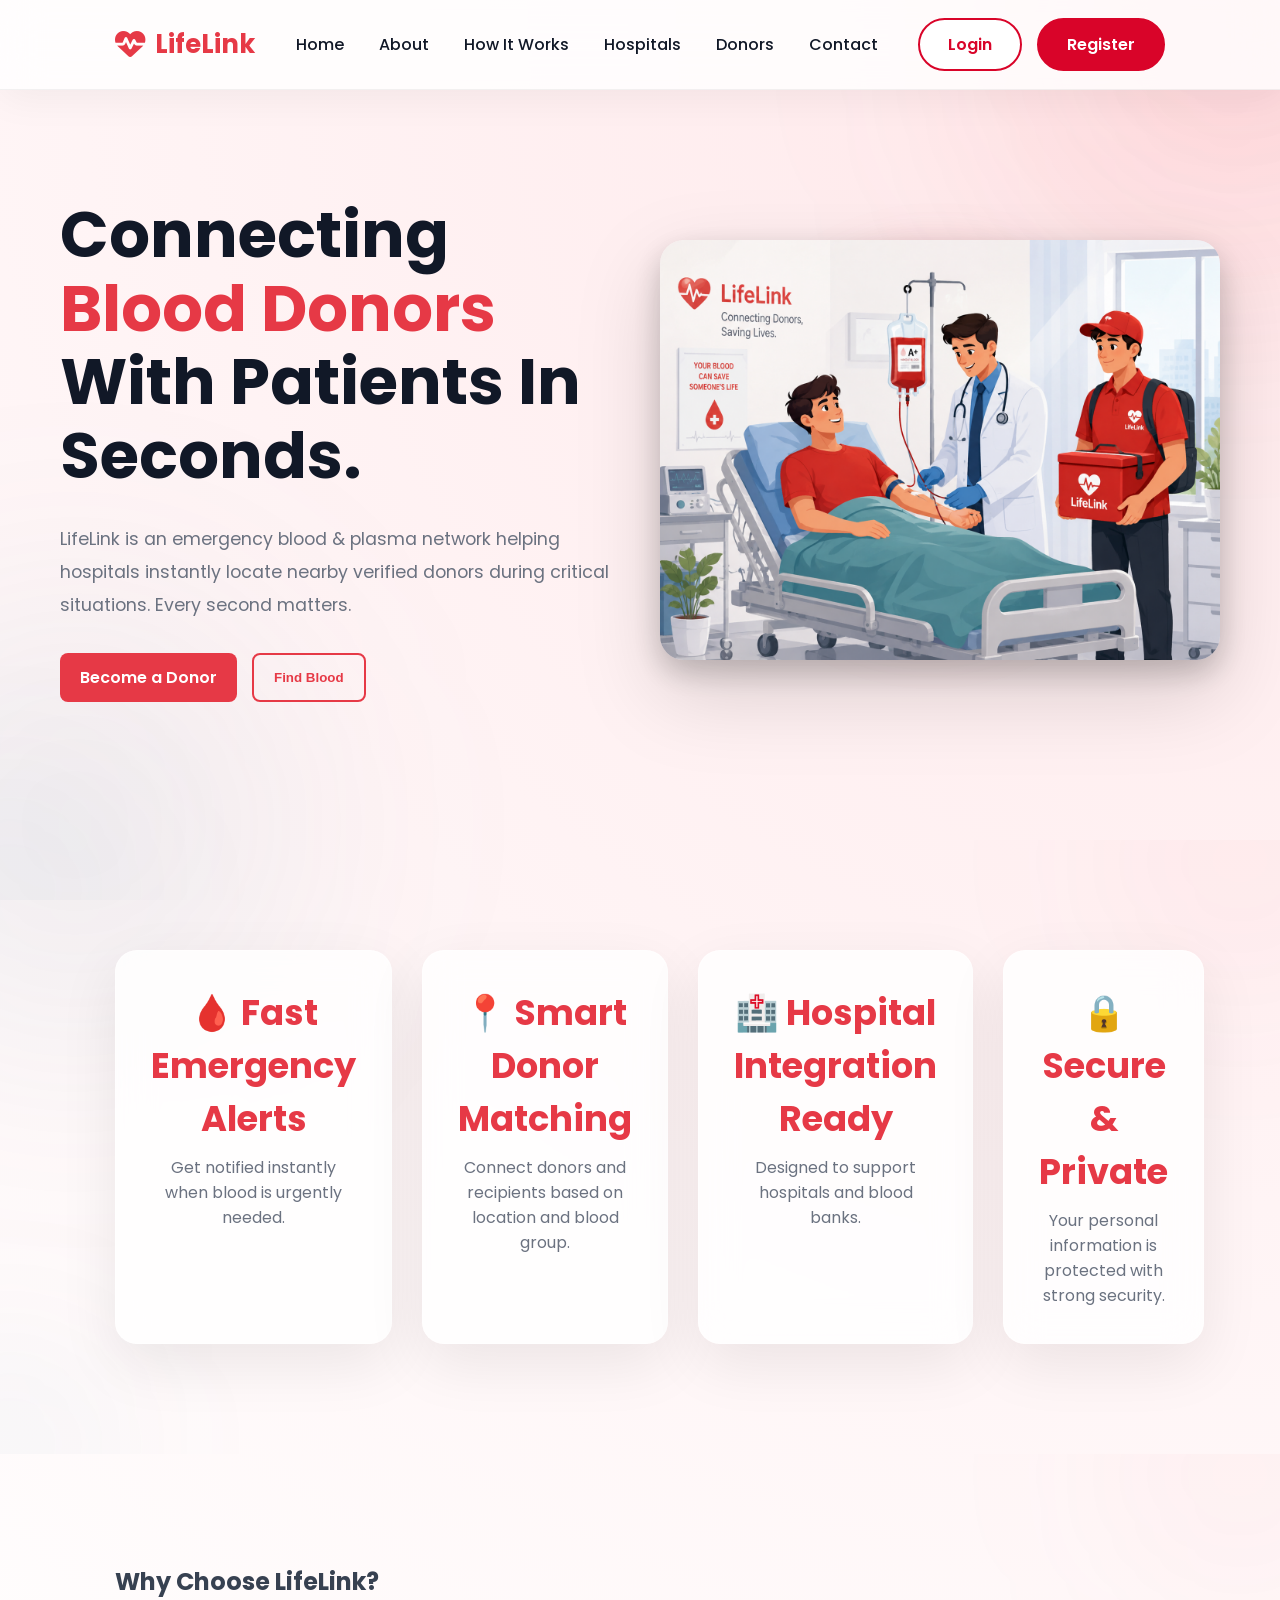
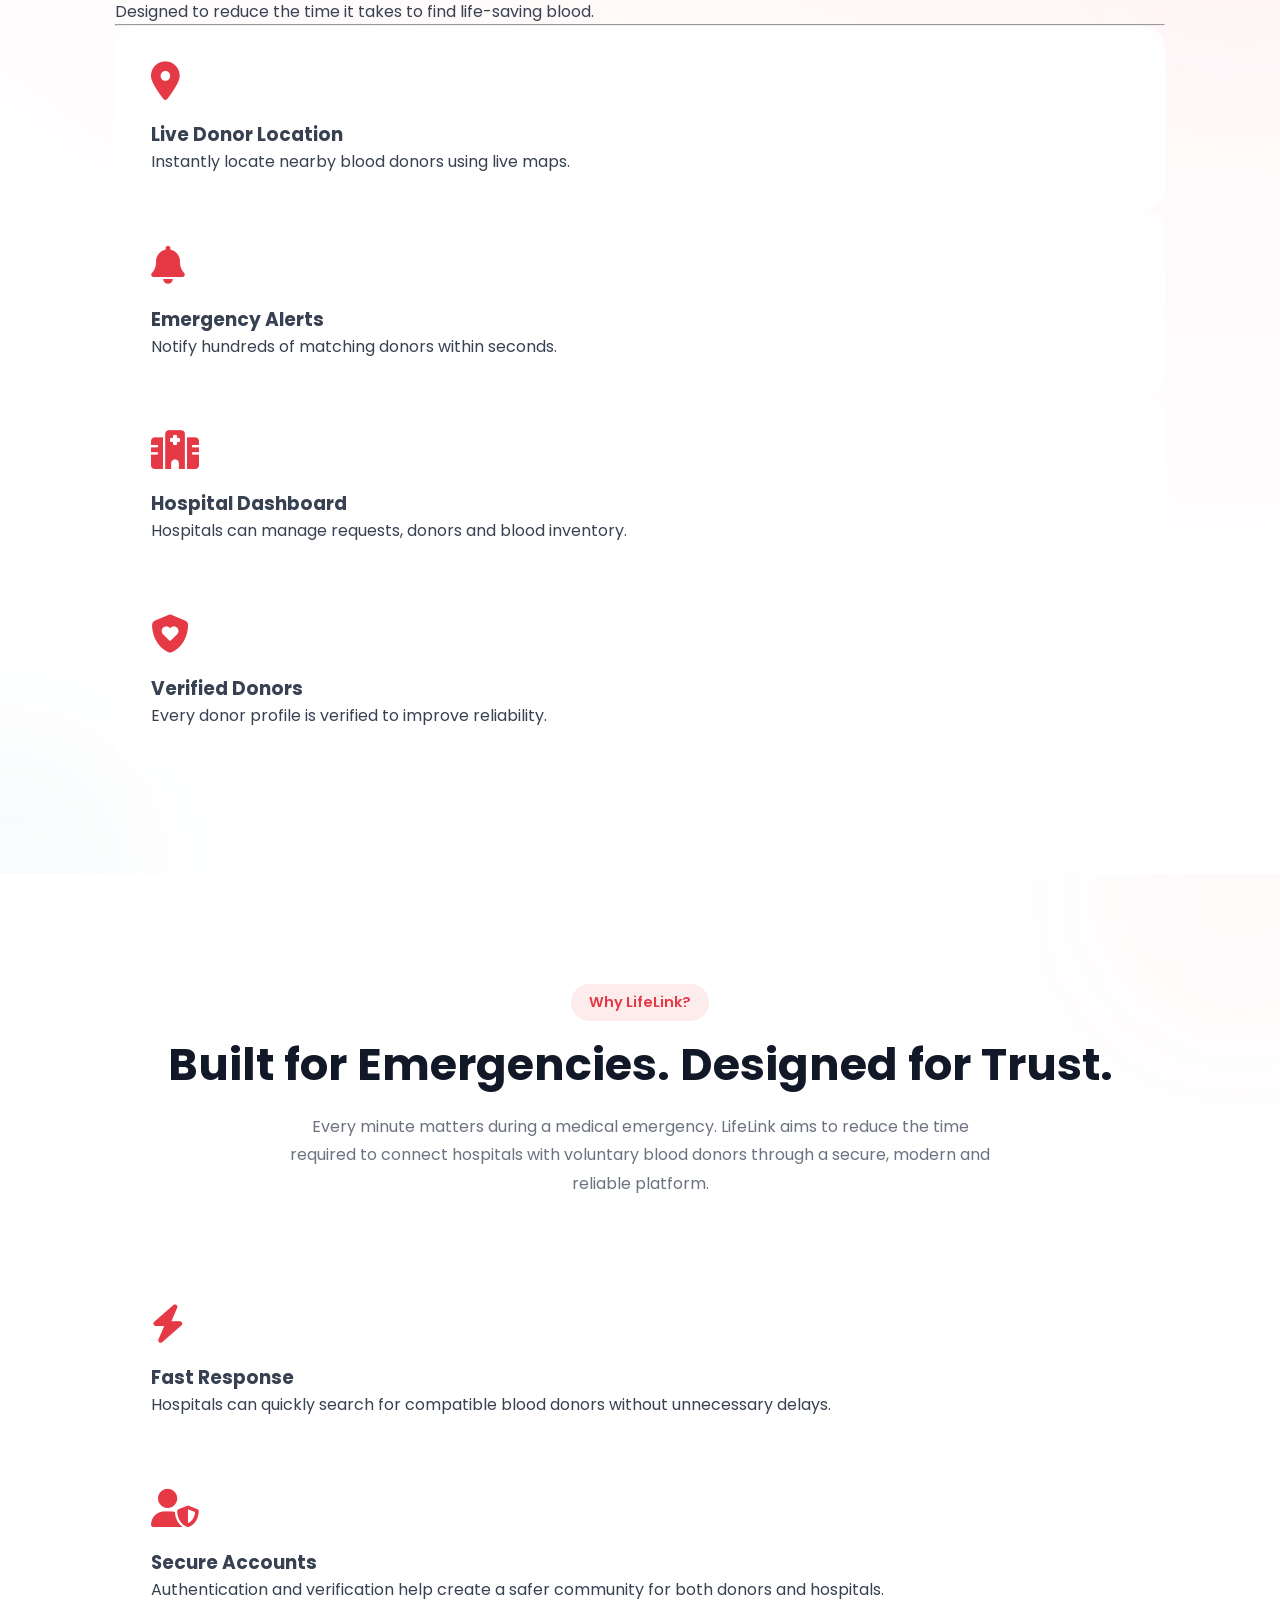
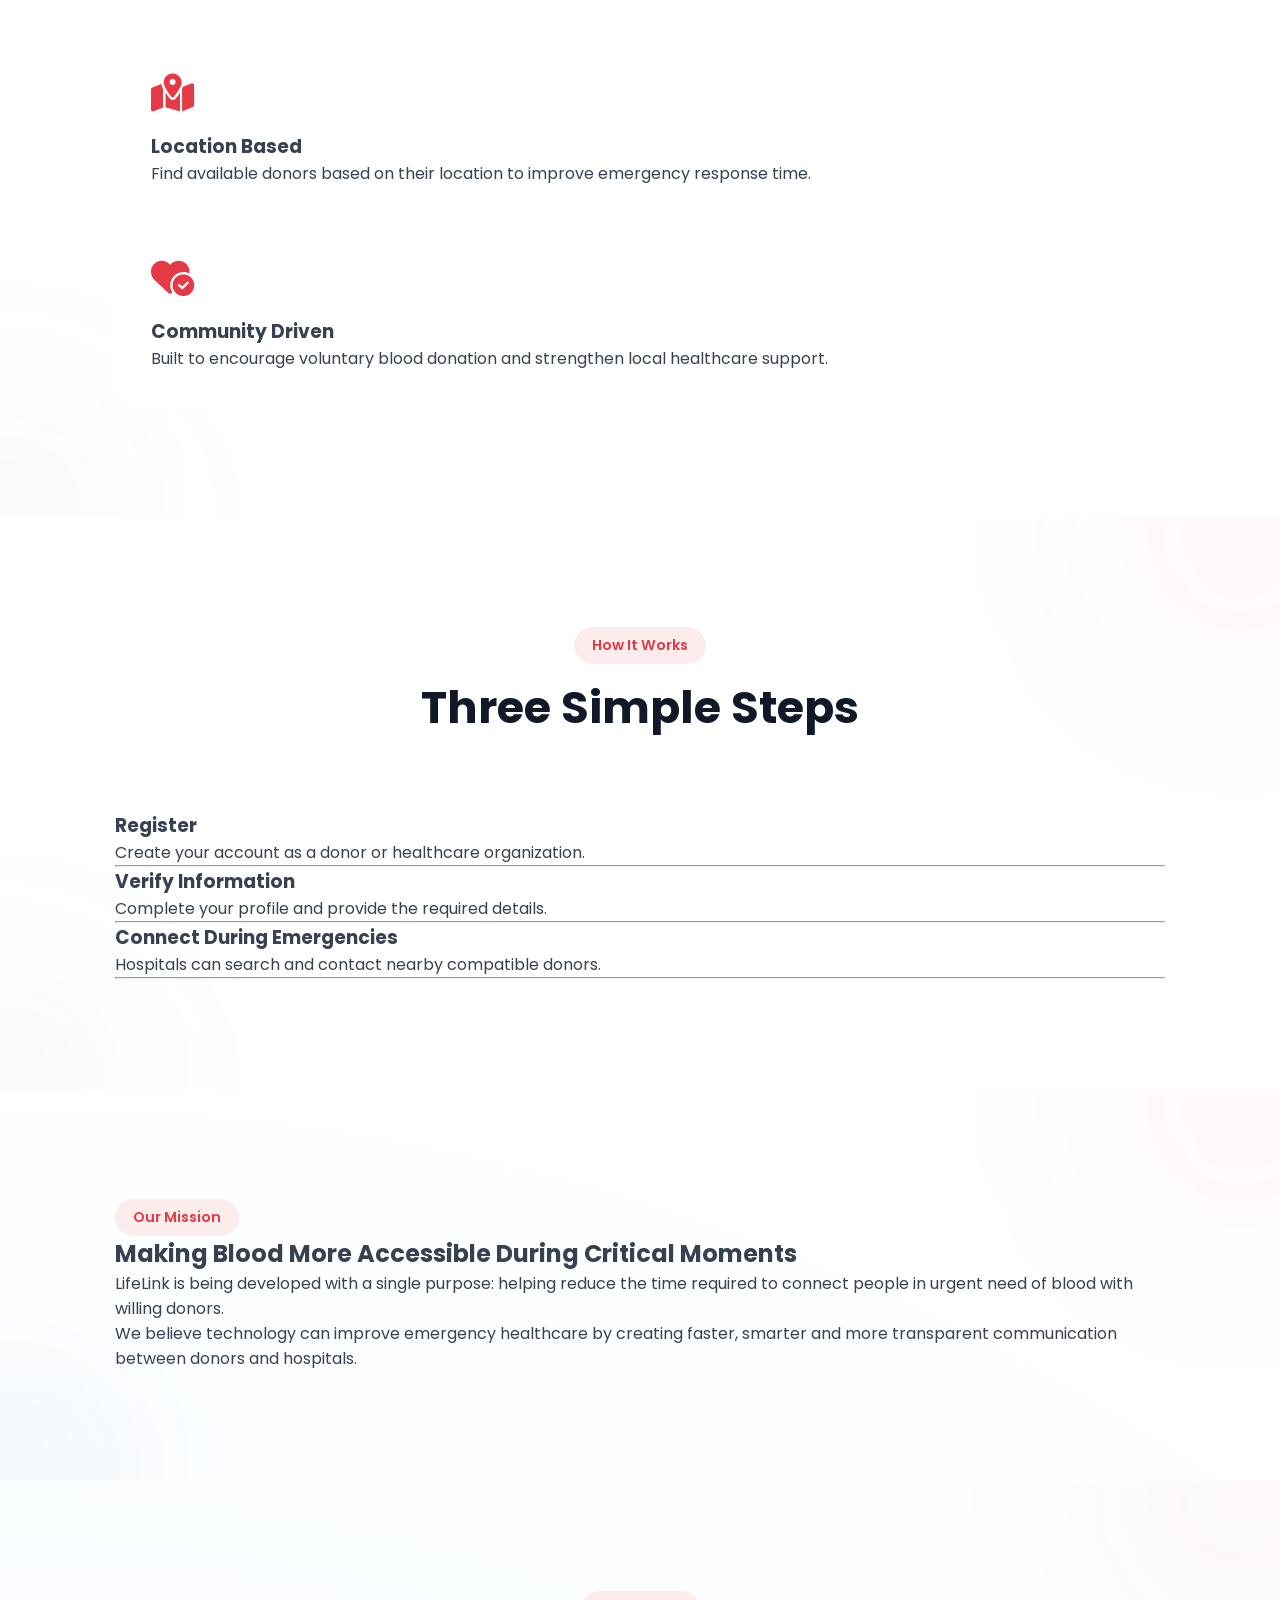
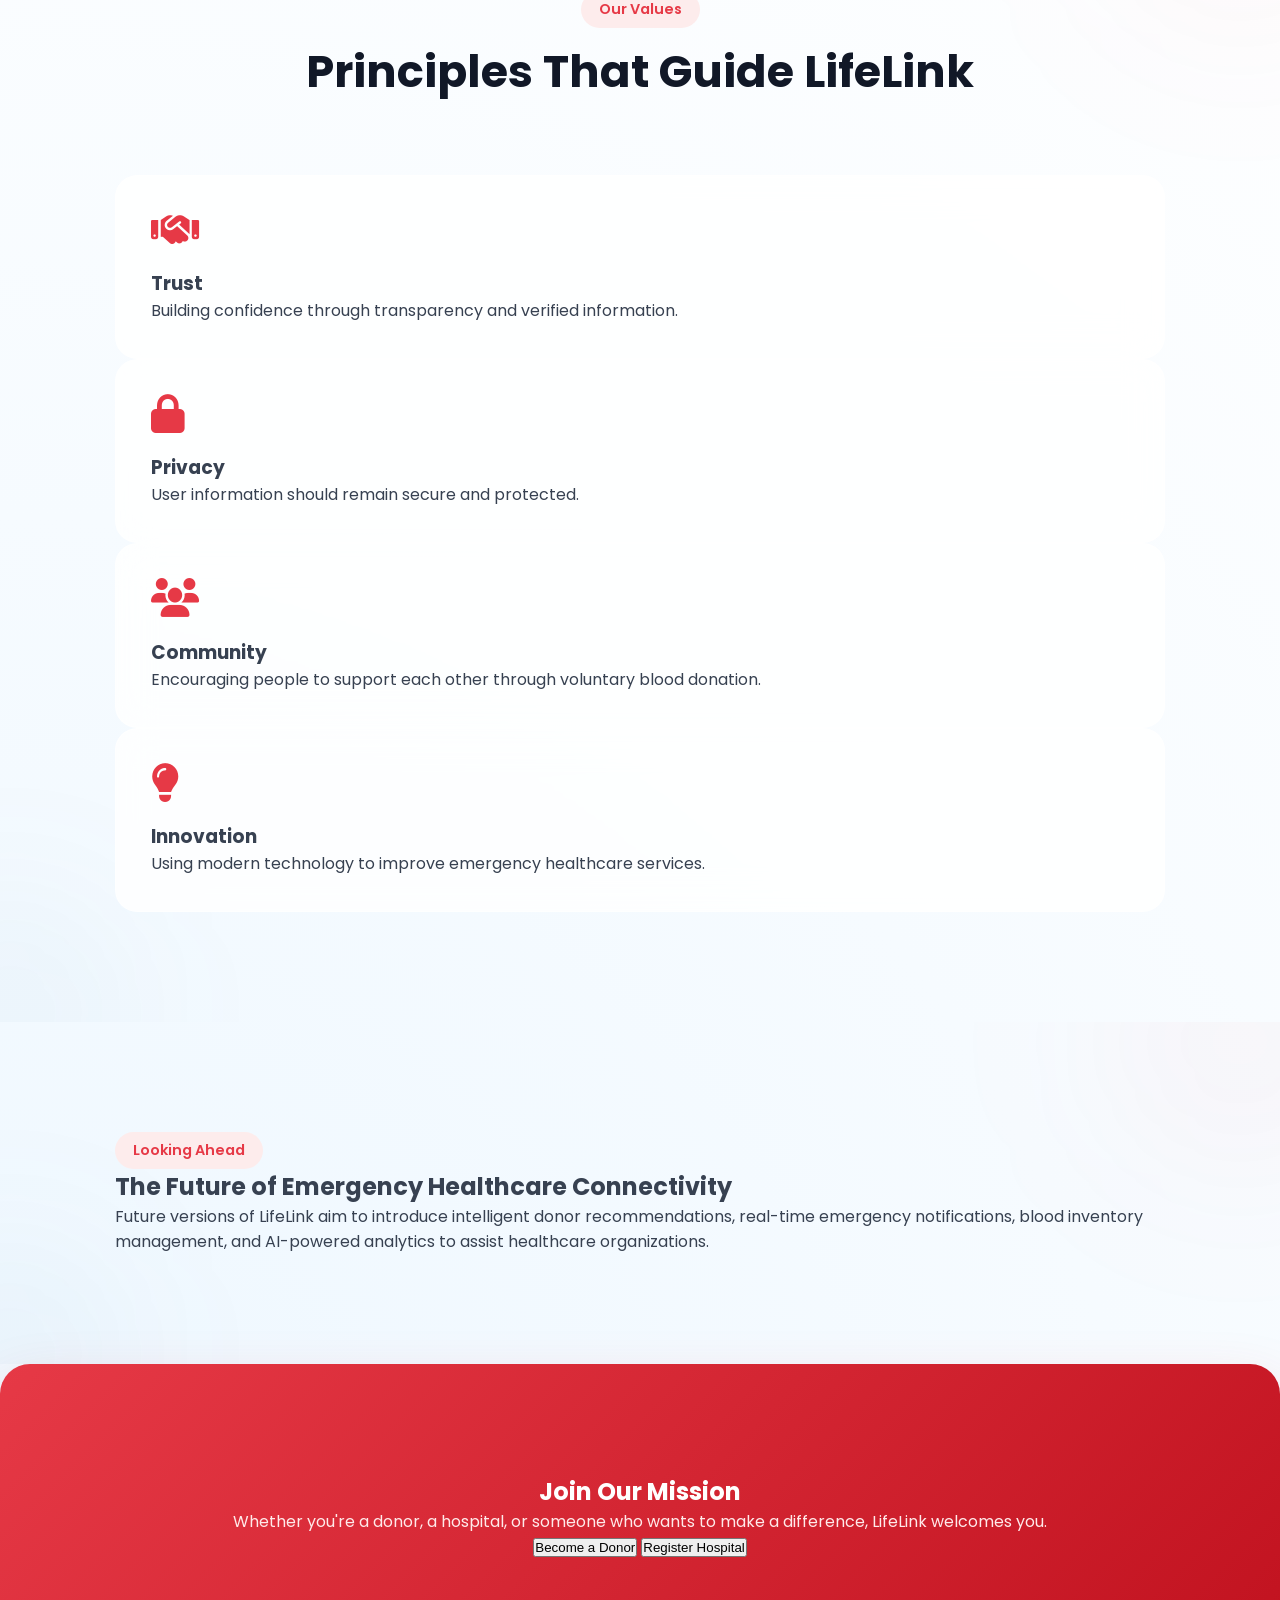
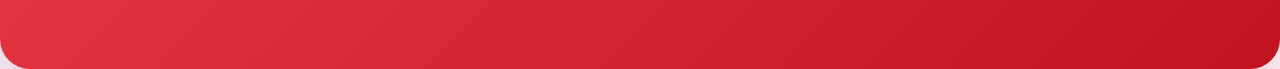
==== index.html @ 9b206ba4 "Inital commit" ====
<!DOCTYPE html>
<html lang="en">

<head>

    <meta charset="UTF-8">
    <meta http-equiv="X-UA-Compatible" content="IE=edge">
    <meta name="viewport" content="width=device-width, initial-scale=1.0">

    <title>LifeLink | Emergency Blood & Plasma Network</title>

    <meta name="description"
        content="LifeLink connects blood donors with hospitals during emergencies. Find nearby blood donors instantly and help save lives.">

    <meta name="keywords" content="Blood Donation, Plasma Donation, Blood Bank, Emergency Blood, Donor Network">

    <link rel="preconnect" href="https://fonts.googleapis.com">

    <link rel="preconnect" href="https://fonts.gstatic.com" crossorigin>

    <link href="https://fonts.googleapis.com/css2?family=Poppins:wght@300;400;500;600;700;800&display=swap"
        rel="stylesheet">

    <link rel="stylesheet" href="https://cdnjs.cloudflare.com/ajax/libs/font-awesome/6.6.0/css/all.min.css">

    <link rel="stylesheet" href="style.css">

</head>

<body>

    <!-- ================= NAVBAR ================= -->

    <header>

        <nav class="navbar">

            <div class="logo">

                <i class="fa-solid fa-heart-pulse"></i>

                <span>LifeLink</span>

            </div>

            <ul class="nav-links">

                <li><a href="index.html">Home</a></li>

                <li><a href="about.html">About</a></li>

                <li><a href="howitwork.html">How It Works</a></li>

                <li><a href="">Hospitals</a></li>

                <li><a href="becadonor.html">Donors</a></li>

                <li><a href="contact.html">Contact</a></li>

            </ul>

            <div class="nav-buttons">
                <a href="login.html" class="login-btn">Login</a>
                <a href="register.html" class="register-btn">Register</a>
            </div>

        </nav>

    </header>



    <!-- ================= HERO ================= -->

    <section class="hero">

        <div class="hero-left">

            <h1>

                Connecting

                <span>Blood Donors</span>

                With Patients

                In Seconds.

            </h1>

            <p>

                LifeLink is an emergency blood & plasma network helping hospitals

                instantly locate nearby verified donors during critical situations.

                Every second matters.

            </p>

            <div class="hero-buttons">
                <a href="becadonor.html" class="primary-btn">
                    Become a Donor
                </a>


                <button class="secondary-btn" onclick="window.location.href='findblood.html'">

                    Find Blood
                </button>

            </div>

        </div>

        <div class="hero-right">
            <img src="mission.jpg" alt="Medical professionals in a hospital" loading="lazy" class="hero-image" </div>


    </section>



    <!-- ================= STATS ================= -->

    <section class="stats">

        <div class="stat-card">

            <h2>🩸 Fast Emergency Alerts</h2>

            <p>Get notified instantly when blood is urgently needed.</p>

        </div>

        <div class="stat-card">

            <h2>📍 Smart Donor Matching</h2>

            <p>Connect donors and recipients based on location and blood group.</p>

        </div>

        <div class="stat-card">

            <h2>🏥 Hospital Integration Ready</h2>

            <p>Designed to support hospitals and blood banks.</p>

        </div>

        <div class="stat-card">

            <h2>🔒 Secure & Private</h2>

            <p>Your personal information is protected with strong security.</p>

        </div>

    </section>



    <!-- ================= FEATURES ================= -->

    <section class="features">

        <div class="section-title">

            <h2>

                Why Choose LifeLink?



            </h2>

            <p>

                Designed to reduce the time it takes to find life-saving blood.
                <hr>
            </p>

        </div>

        <div class="feature-grid">

            <div class="feature-card">

                <i class="fa-solid fa-location-dot"></i>

                <h3>

                    Live Donor Location

                </h3>

                <p>

                    Instantly locate nearby blood donors using live maps.

                </p>

            </div>

            <div class="feature-card">

                <i class="fa-solid fa-bell"></i>

                <h3>

                    Emergency Alerts

                </h3>

                <p>

                    Notify hundreds of matching donors within seconds.

                </p>

            </div>

            <div class="feature-card">

                <i class="fa-solid fa-hospital"></i>

                <h3>

                    Hospital Dashboard

                </h3>

                <p>

                    Hospitals can manage requests, donors and blood inventory.

                </p>

            </div>

            <div class="feature-card">

                <i class="fa-solid fa-shield-heart"></i>

                <h3>

                    Verified Donors

                </h3>

                <p>

                    Every donor profile is verified to improve reliability.

                </p>

            </div>

        </div>

    </section>




















    <!-- ========================================= -->
    <!-- WHY LIFELINK -->
    <!-- ========================================= -->

    <section class="why-lifelink">

        <div class="section-heading">

            <span class="tag">Why LifeLink?</span>

            <h2>
                Built for Emergencies.
                Designed for Trust.
            </h2>

            <p>

                Every minute matters during a medical emergency.
                LifeLink aims to reduce the time required to connect
                hospitals with voluntary blood donors through a secure,
                modern and reliable platform.

            </p>

        </div>

        <div class="why-grid">

            <div class="why-card">

                <i class="fa-solid fa-bolt"></i>

                <h3>Fast Response</h3>

                <p>

                    Hospitals can quickly search for compatible
                    blood donors without unnecessary delays.

                </p>

            </div>

            <div class="why-card">

                <i class="fa-solid fa-user-shield"></i>

                <h3>Secure Accounts</h3>

                <p>

                    Authentication and verification help create
                    a safer community for both donors and hospitals.

                </p>

            </div>

            <div class="why-card">

                <i class="fa-solid fa-map-location-dot"></i>

                <h3>Location Based</h3>

                <p>

                    Find available donors based on their location
                    to improve emergency response time.

                </p>

            </div>

            <div class="why-card">

                <i class="fa-solid fa-heart-circle-check"></i>

                <h3>Community Driven</h3>

                <p>

                    Built to encourage voluntary blood donation
                    and strengthen local healthcare support.

                </p>

            </div>

        </div>

    </section>





    <!-- ========================================= -->
    <!-- HOW IT WORKS -->
    <!-- ========================================= -->

    <section class="how-it-works">

        <div class="section-heading">

            <span class="tag">

                How It Works

            </span>

            <h2>

                Three Simple Steps

            </h2>

        </div>

        <div class="steps">

            <div class="step">

                <div class="step-number">



                </div>

                <h3>

                    Register

                </h3>

                <p>

                    Create your account as a donor or
                    healthcare organization.
                    <hr>

                </p>

            </div>

            <div class="step">

                <div class="step-number">



                </div>

                <h3>

                    Verify Information

                </h3>

                <p>

                    Complete your profile and provide
                    the required details.
                    <hr>

                </p>

            </div>

            <div class="step">

                <div class="step-number">



                </div>

                <h3>

                    Connect During Emergencies

                </h3>

                <p>

                    Hospitals can search and contact
                    nearby compatible donors.
                    <hr>

                </p>

            </div>

        </div>

    </section>





    <!-- ========================================= -->
    <!-- OUR MISSION -->
    <!-- ========================================= -->

    <section class="mission">

        <div class="mission-left">

            <!-- <img
src="mission.jpg"
alt="Heart"
loading="lazy"> -->

        </div>

        <div class="mission-right">

            <span class="tag">

                Our Mission

            </span>

            <h2>

                Making Blood More Accessible
                During Critical Moments

            </h2>

            <p>

                LifeLink is being developed with a single purpose:
                helping reduce the time required to connect people
                in urgent need of blood with willing donors.

            </p>

            <p>

                We believe technology can improve emergency
                healthcare by creating faster, smarter and
                more transparent communication between
                donors and hospitals.

            </p>

        </div>

    </section>





    <!-- ========================================= -->
    <!-- CORE VALUES -->
    <!-- ========================================= -->

    <section class="values">

        <div class="section-heading">

            <span class="tag">

                Our Values

            </span>

            <h2>

                Principles That Guide LifeLink

            </h2>

        </div>

        <div class="value-container">

            <div class="value-box">

                <i class="fa-solid fa-handshake"></i>

                <h3>

                    Trust

                </h3>

                <p>

                    Building confidence through transparency
                    and verified information.

                </p>

            </div>

            <div class="value-box">

                <i class="fa-solid fa-lock"></i>

                <h3>

                    Privacy

                </h3>

                <p>

                    User information should remain secure
                    and protected.

                </p>

            </div>

            <div class="value-box">

                <i class="fa-solid fa-users"></i>

                <h3>

                    Community

                </h3>

                <p>

                    Encouraging people to support each other
                    through voluntary blood donation.

                </p>

            </div>

            <div class="value-box">

                <i class="fa-solid fa-lightbulb"></i>

                <h3>

                    Innovation

                </h3>

                <p>

                    Using modern technology to improve
                    emergency healthcare services.

                </p>

            </div>

        </div>

    </section>





    <!-- ========================================= -->
    <!-- FUTURE VISION -->
    <!-- ========================================= -->

    <section class="vision">

        <div class="vision-content">

            <span class="tag">

                Looking Ahead

            </span>

            <h2>

                The Future of Emergency Healthcare Connectivity

            </h2>

            <p>

                Future versions of LifeLink aim to introduce
                intelligent donor recommendations,
                real-time emergency notifications,
                blood inventory management,
                and AI-powered analytics
                to assist healthcare organizations.

            </p>

        </div>

    </section>





    <!-- ========================================= -->
    <!-- CTA -->
    <!-- ========================================= -->

    <section class="cta">

        <h2>

            Join Our Mission

        </h2>

        <p>

            Whether you're a donor, a hospital,
            or someone who wants to make a difference,
            LifeLink welcomes you.

        </p>

        <div class="cta-buttons">

            <button>

                <a href="becadonor.html">Become a Donor</a>

            </button>

            <button>

                Register Hospital

            </button>

        </div>

    </section>
---- style.css ----
/* ===========================================================
   LifeLink - Premium Landing Page
   Author : Vansh Choudhary
   Version: 1.0
===========================================================*/

@import url('https://fonts.googleapis.com/css2?family=Poppins:wght@300;400;500;600;700;800&display=swap');

:root{

    --primary:#E63946;
    --primary-dark:#C1121F;
    --secondary:#457B9D;
    --accent:#FFB703;

    --dark:#111827;
    --dark-2:#1F2937;

    --light:#FFFFFF;
    --light-gray:#F8FAFC;
    --border:#E5E7EB;

    --text:#374151;
    --text-light:#6B7280;

    --radius:18px;

    --shadow:
    0 20px 60px rgba(0,0,0,.08);

    --transition:.35s ease;

}







*{
    margin:0;
    padding:0;
    box-sizing:border-box;
}

html{
    scroll-behavior:smooth;
}

body{

    font-family:'Poppins',sans-serif;
    background:var(--light);
    color:var(--text);
    overflow-x:hidden;
}

body::before{

    content:"";

    position:fixed;

    top:-200px;
    right:-200px;

    width:500px;
    height:500px;

    border-radius:50%;

    background:rgba(230,57,70,.08);

    filter:blur(120px);

    z-index:-2;
}

body::after{

    content:"";

    position:fixed;

    left:-150px;
    bottom:-150px;

    width:450px;
    height:450px;

    border-radius:50%;

    background:rgba(69,123,157,.08);

    filter:blur(120px);

    z-index:-2;

}

img{

    width:100%;
    display:block;

}

a{

    text-decoration:none;
    color:inherit;

}

section{

    padding:110px 9%;

}

.section-heading{

    text-align:center;

    margin-bottom:70px;

}

.section-heading h2{

    font-size:2.8rem;

    color:var(--dark);

    margin-top:10px;

}

.section-heading p{

    color:var(--text-light);

    max-width:720px;

    margin:15px auto;

    line-height:1.8;

}

.tag{

    display:inline-block;

    padding:8px 18px;

    background:#FDECEC;

    color:var(--primary);

    border-radius:50px;

    font-weight:600;

    font-size:.9rem;

}



/* ==========================
NAVBAR
===========================*/

header{

    position:fixed;

    width:100%;

    top:0;

    left:0;

    z-index:999;

    backdrop-filter:blur(18px);

    background:rgba(255,255,255,.82);

    border-bottom:1px solid rgba(0,0,0,.05);

}

.navbar{

    display:flex;

    justify-content:space-between;

    align-items:center;

    padding:18px 9%;

}

.logo{

    display:flex;

    align-items:center;

    gap:10px;

    font-size:1.6rem;

    font-weight:700;

    color:var(--primary);

}

.logo i{

    font-size:1.9rem;

}

.nav-links{

    display:flex;

    gap:35px;

    list-style:none;

}

.nav-links a{

    font-weight:500;

    color:var(--dark);

    position:relative;

    transition:.3s;

}

.nav-links a::after{

    content:"";

    position:absolute;

    width:0;

    left:0;

    bottom:-8px;

    height:2px;

    background:var(--primary);

    transition:.3s;

}

.nav-links a:hover::after{

    width:100%;

}

.nav-links a:hover{

    color:var(--primary);

}

.nav-buttons{

    display:flex;

    gap:15px;

}

.login-btn{

    padding:12px 28px;

    border-radius:50px;

    border:1px solid var(--border);

    background:white;

    cursor:pointer;

    transition:var(--transition);

    font-weight:600;

}

.login-btn:hover{

    transform:translateY(-2px);

    box-shadow:var(--shadow);

}

.register-btn{

    padding:12px 30px;

    border:none;

    cursor:pointer;

    border-radius:50px;

    color:white;

    font-weight:600;

    background:linear-gradient(135deg,var(--primary),var(--primary-dark));

    transition:.3s;

}

.register-btn:hover{

    transform:translateY(-3px);

    box-shadow:0 15px 35px rgba(230,57,70,.35);

}



/* ==========================
HERO
===========================*/

.hero{

    min-height:100vh;

    display:grid;

    grid-template-columns:repeat(2,1fr);

    align-items:center;

    gap:70px;

}

.hero-left h1{

    font-size:4rem;

    line-height:1.15;

    color:var(--dark);

}

.hero-left h1 span{

    color:var(--primary);

}

.hero-left p{

    margin:30px 0;

    font-size:1.1rem;

    line-height:1.9;

    color:var(--text-light);

}

.hero-buttons{

    display:flex;

    gap:20px;

    margin-top:40px;

}

.primary-btn{

    background:linear-gradient(135deg,#E63946,#C1121F);

    color:white;

    border:none;

    padding:18px 38px;

    border-radius:50px;

    font-size:1rem;

    cursor:pointer;

    font-weight:600;

    transition:.35s;

}

.primary-btn:hover{

    transform:translateY(-5px);

    box-shadow:0 20px 40px rgba(230,57,70,.4);

}

.secondary-btn{

    padding:18px 38px;

    border-radius:50px;

    border:1px solid var(--border);

    background:white;

    font-weight:600;

    cursor:pointer;

    transition:.35s;

}

.secondary-btn:hover{

    transform:translateY(-5px);

    box-shadow:var(--shadow);

}

.hero-right{

    position:relative;

}

.hero-right img{

    width:95%;

    animation:float 5s ease infinite;

}



/* Floating Card */

.hero-card{

    position:absolute;

    bottom:40px;

    left:-30px;

    background:white;

    padding:20px;

    width:250px;

    border-radius:18px;

    box-shadow:var(--shadow);

}

.hero-card h4{

    margin-bottom:10px;

    color:var(--dark);

}

.hero-card p{

    font-size:.9rem;

    color:var(--text-light);

}



/* ==========================
STATS
===========================*/

.stats{

    display:grid;

    grid-template-columns:repeat(4,1fr);

    gap:30px;

    margin-top:-60px;

}

.stat-card{

    background:white;

    padding:35px;

    border-radius:20px;

    text-align:center;

    box-shadow:var(--shadow);

    transition:.35s;

}

.stat-card:hover{

    transform:translateY(-8px);

}

.stat-card h2{

    color:var(--primary);

    font-size:2.2rem;

}

.stat-card p{

    margin-top:10px;

    color:var(--text-light);

}

/* Animation */

@keyframes float{

0%{

transform:translateY(0px);

}

50%{

transform:translateY(-18px);

}

100%{

transform:translateY(0px);

}

}


/* ======================================================
                RESPONSIVE DESIGN
====================================================== */

@media (max-width:1200px){

section{
padding:90px 6%;
}

.navbar{
padding:18px 6%;
}

.hero{
gap:40px;
}

.hero-left h1{
font-size:3.4rem;
}

}

@media (max-width:992px){

.hero{

display:flex;
flex-direction:column-reverse;
text-align:center;
padding-top:120px;

}

.hero-left{

width:100%;

}

.hero-right{

width:100%;
display:flex;
justify-content:center;

}

.hero-right img{

max-width:500px;
width:100%;

}

.hero-buttons{

justify-content:center;
flex-wrap:wrap;

}

.stats{

grid-template-columns:repeat(2,1fr);

}

.feature-grid{

grid-template-columns:repeat(2,1fr);

}

.why-grid{

grid-template-columns:repeat(2,1fr);

}

.steps{

grid-template-columns:1fr;

}

.value-container{

grid-template-columns:repeat(2,1fr);

}

.mission{

display:flex;
flex-direction:column;

}

.mission img{

max-width:500px;
margin:auto;

}

}

@media (max-width:768px){

.navbar{

padding:18px 20px;

}

.nav-links{

display:none;

}

.nav-buttons{

display:none;

}

.logo{

font-size:1.4rem;

}

.hero{

padding-top:100px;

}

.hero-left h1{

font-size:2.6rem;
line-height:1.2;

}

.hero-left p{

font-size:1rem;

}

.hero-buttons{

flex-direction:column;
align-items:center;

}

.primary-btn,
.secondary-btn{

width:260px;

}

.stats{

grid-template-columns:1fr;

gap:20px;

}

.feature-grid{

grid-template-columns:1fr;

}

.why-grid{

grid-template-columns:1fr;

}

.value-container{

grid-template-columns:1fr;

}

.section-heading h2{

font-size:2rem;

}

.cta{

text-align:center;

}

.cta-buttons{

display:flex;
flex-direction:column;
align-items:center;
gap:20px;

}

footer{

text-align:center;

}

.footer-container{

display:flex;
flex-direction:column;
gap:40px;

}

}

@media (max-width:480px){

section{

padding:70px 18px;

}

.hero-left h1{

font-size:2.1rem;

}

.hero-left p{

font-size:.95rem;

}

.hero-right img{

max-width:320px;

}

.primary-btn,
.secondary-btn{

width:100%;

}

.logo{

font-size:1.2rem;

}

.stat-card{

padding:25px;

}

.feature-card{

padding:25px;

}

.why-card{

padding:25px;

}

.value-box{

padding:25px;

}

}


/* ==========================================================
   LIFELINK PREMIUM UI ADD-ON
   Paste at the END of style.css
========================================================== */

/* Smooth scrolling */
html{
scroll-behavior:smooth;
}

/* Better background */

body{

background:
radial-gradient(circle at top right,#ffe8ea 0%,transparent 35%),
radial-gradient(circle at bottom left,#edf7ff 0%,transparent 35%),
#ffffff;

}


/* Better section spacing */

section{

position:relative;
overflow:hidden;

}


/* Floating gradient circles */

section::before{

content:"";

position:absolute;

width:280px;
height:280px;

background:rgba(230,57,70,.04);

border-radius:50%;

filter:blur(90px);

top:-120px;
right:-100px;

z-index:-1;

}

section::after{

content:"";

position:absolute;

width:220px;
height:220px;

background:rgba(69,123,157,.05);

border-radius:50%;

bottom:-100px;
left:-100px;

filter:blur(80px);

z-index:-1;

}



/* Navbar Upgrade */

header{

box-shadow:
0 8px 40px rgba(0,0,0,.05);

backdrop-filter:blur(20px);

transition:.4s;

}

.navbar{

max-width:1450px;

margin:auto;

}


/* Navigation Hover */

.nav-links a{

transition:.35s;

}

.nav-links a:hover{

transform:translateY(-2px);

}



/* Logo Animation */

.logo{

transition:.35s;

}

.logo:hover{

transform:scale(1.04);

}



/* Premium Buttons */

.primary-btn,
.register-btn{

position:relative;

overflow:hidden;

}

.primary-btn::before,
.register-btn::before{

content:"";

position:absolute;

top:0;
left:-120%;

width:100%;
height:100%;

background:
rgba(255,255,255,.25);

transform:skewX(-30deg);

transition:.7s;

}

.primary-btn:hover::before,
.register-btn:hover::before{

left:120%;

}

.primary-btn:hover,
.register-btn:hover{

transform:
translateY(-5px)
scale(1.02);

}



/* Hero */

.hero{

min-height:100vh;

align-items:center;

}

.hero-left{

animation:fadeLeft 1s ease;

}

.hero-right{

display:flex;

justify-content:center;

align-items:center;

animation:fadeRight 1.2s ease;

}



/* HERO IMAGE FIX */

.hero-right img{

display:block;

width:100%;

max-width:520px;

height:auto;

object-fit:contain;

filter:
drop-shadow(0 30px 40px rgba(0,0,0,.12));

transition:.5s;

}

/* Image hover */

.hero-right img:hover{

transform:
translateY(-12px)
scale(1.02);

}

/* If image fails to load */

.hero-right img:not([src]),
.hero-right img[src=""]{

display:none;

}

/* Nice image container */

.hero-right{

position:relative;

}

.hero-right::before{

content:"";

position:absolute;

width:420px;
height:420px;

background:

linear-gradient(
135deg,
rgba(230,57,70,.12),
rgba(255,255,255,0)
);

border-radius:50%;

z-index:-1;

filter:blur(20px);

}



/* Feature Cards */

.feature-card,
.why-card,
.value-box,
.stat-card{

transition:.4s;

border:1px solid rgba(255,255,255,.4);

background:

rgba(255,255,255,.82);

backdrop-filter:blur(18px);

}

.feature-card:hover,
.why-card:hover,
.value-box:hover,
.stat-card:hover{

transform:
translateY(-10px);

box-shadow:

0 25px 60px rgba(0,0,0,.12);

}



/* Icons */

.feature-card i,
.why-card i,
.value-box i{

font-size:2.4rem;

margin-bottom:20px;

color:#E63946;

transition:.35s;

}

.feature-card:hover i,
.why-card:hover i,
.value-box:hover i{

transform:rotate(-8deg) scale(1.15);

}



/* Cards */

.stat-card{

border-radius:22px;

}

.feature-card{

border-radius:22px;

padding:35px;

}

.why-card{

padding:35px;

border-radius:22px;

}

.value-box{

padding:35px;

border-radius:22px;

}



/* CTA */

.cta{

background:

linear-gradient(
135deg,
#E63946,
#C1121F
);

border-radius:30px;

color:white;

text-align:center;

box-shadow:

0 30px 60px rgba(230,57,70,.25);

}

.cta h2{

color:white;

}

.cta p{

color:#ffeaea;

}



/* Footer */

footer{

background:#111827;

color:white;

padding:80px 9%;

}



/* Better Scrollbar */

::-webkit-scrollbar{

width:10px;

}

::-webkit-scrollbar-thumb{

background:#E63946;

border-radius:30px;

}

::-webkit-scrollbar-track{

background:#ececec;

}



/* Text Selection */

::selection{

background:#E63946;

color:white;

}



/* Smooth fade animations */

@keyframes fadeLeft{

from{

opacity:0;

transform:
translateX(-60px);

}

to{

opacity:1;

transform:
translateX(0);

}

}

@keyframes fadeRight{

from{

opacity:0;

transform:
translateX(60px);

}

to{

opacity:1;

transform:
translateX(0);

}

}



/* Floating Animation */

@keyframes floating{

0%{

transform:translateY(0);

}

50%{

transform:translateY(-15px);

}

100%{

transform:translateY(0);

}

}

.hero-right img{

animation:floating 5s ease-in-out infinite;

}



/* Responsive Improvements */

@media(max-width:992px){

.hero{

gap:50px;

}

.hero-right img{

max-width:430px;

}

}

@media(max-width:768px){

.hero-right img{

max-width:330px;

margin:auto;

}

.hero-left{

text-align:center;

}

.hero-buttons{

justify-content:center;

}

}

@media(max-width:480px){

.hero-right img{

max-width:270px;

}

.hero-left h1{

font-size:2rem;

}

.primary-btn,
.secondary-btn{

width:100%;

}
}











.hero-right{

display:flex;
justify-content:center;
align-items:center;

position:relative;

}

.hero-right img{

width:100%;
max-width:650px;
height:auto;

object-fit:contain;

display:block;

animation:floating 5s ease-in-out infinite;

filter:drop-shadow(0 30px 40px rgba(0,0,0,.15));

transition:.4s;

}

.hero-right img:hover{

transform:scale(1.03);

}

@media(max-width:768px){

.hero-right img{

max-width:360px;

}

}








/* HERO SECTION */
.hero {
  display: flex;
  align-items: center;
  justify-content: space-between;
  padding: 60px;
  gap: 40px;
}

.hero-left {
  flex: 1;
}

.hero-right {
  flex: 1;
  display: flex;
  justify-content: center;
  align-items: center;
}

.hero-image {
  width: 320px;
  height: 500px;
  object-fit: cover;
  border-radius: 24px;
  box-shadow: 0 12px 30px rgba(0, 0, 0, 0.2);
}

.hero-buttons {
  display: flex;
  gap: 15px;
  margin-top: 20px;
}

.primary-btn {
  padding: 12px 20px;
  background: #e63946;
  color: white;
  border: none;
  border-radius: 8px;
}

.secondary-btn {
  padding: 12px 20px;
  background: transparent;
  border: 2px solid #e63946;
  color: #e63946;
  border-radius: 8px;
}


.nav-buttons{
    display:flex;
    gap:15px;
    align-items:center;
}

.login-btn,
.register-btn{
    display:inline-block;
    text-decoration:none;
    padding:12px 28px;
    border-radius:50px;
    font-weight:600;
    transition:0.3s;
    cursor:pointer;
}

.login-btn{
    border:2px solid #d90429;
    color:#d90429;
    background:#fff;
}

.login-btn:hover{
    background:#d90429;
    color:#fff;
}

.register-btn{
    background:#d90429;
    color:#fff;
    border:2px solid #d90429;
}

.register-btn:hover{
    background:#b00020;
    border-color:#b00020;
}
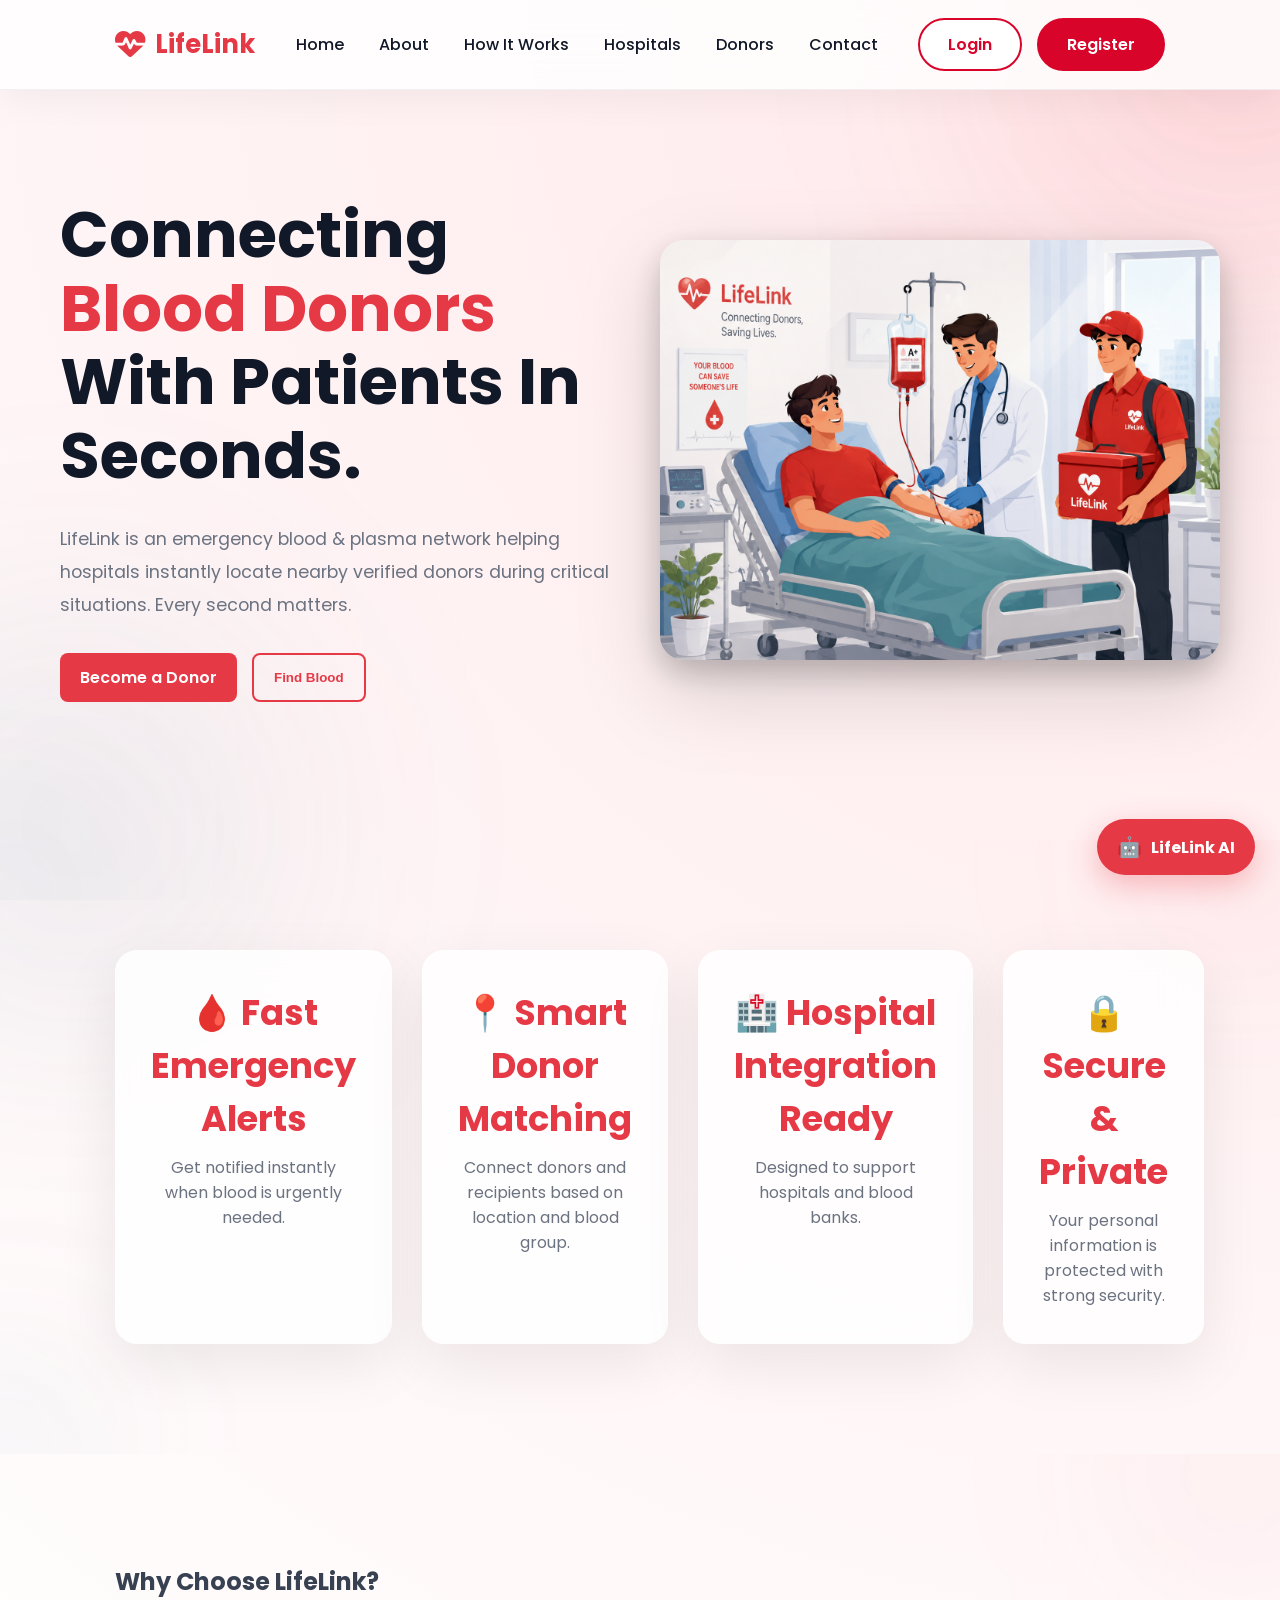
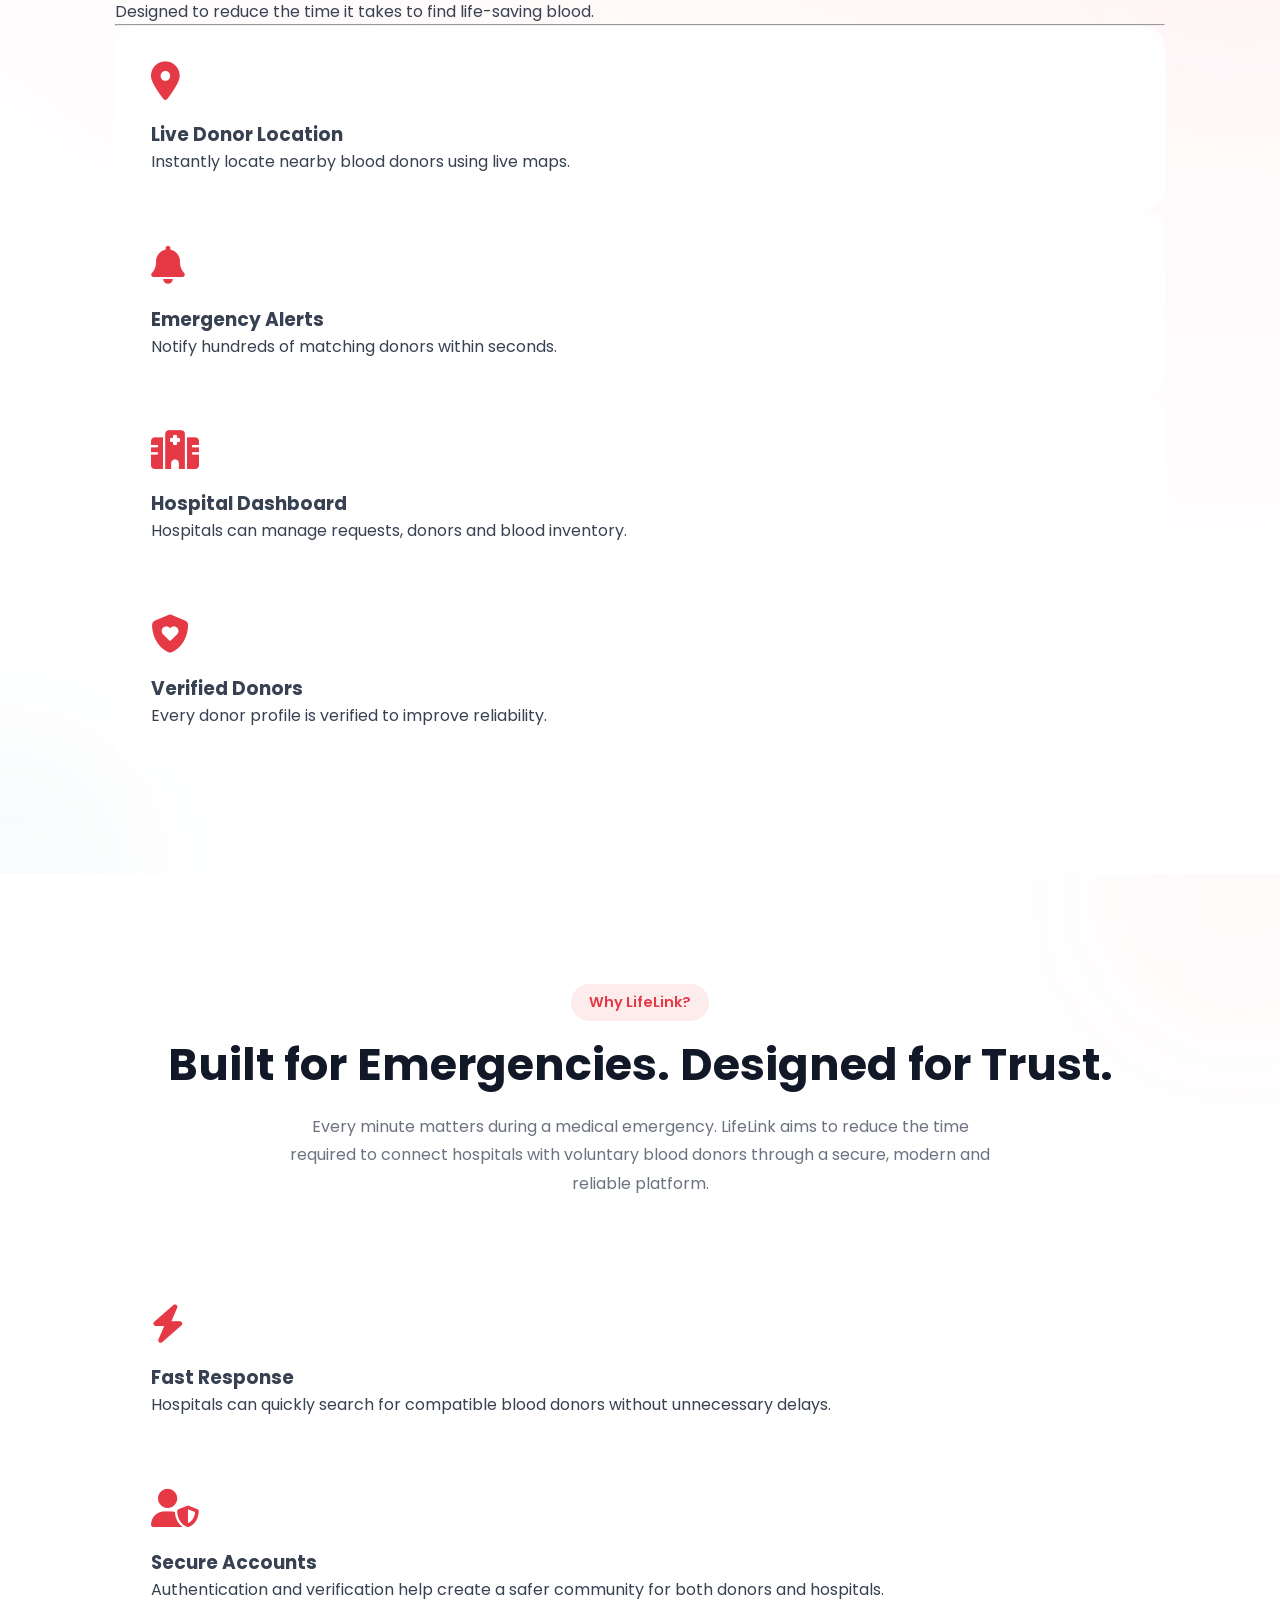
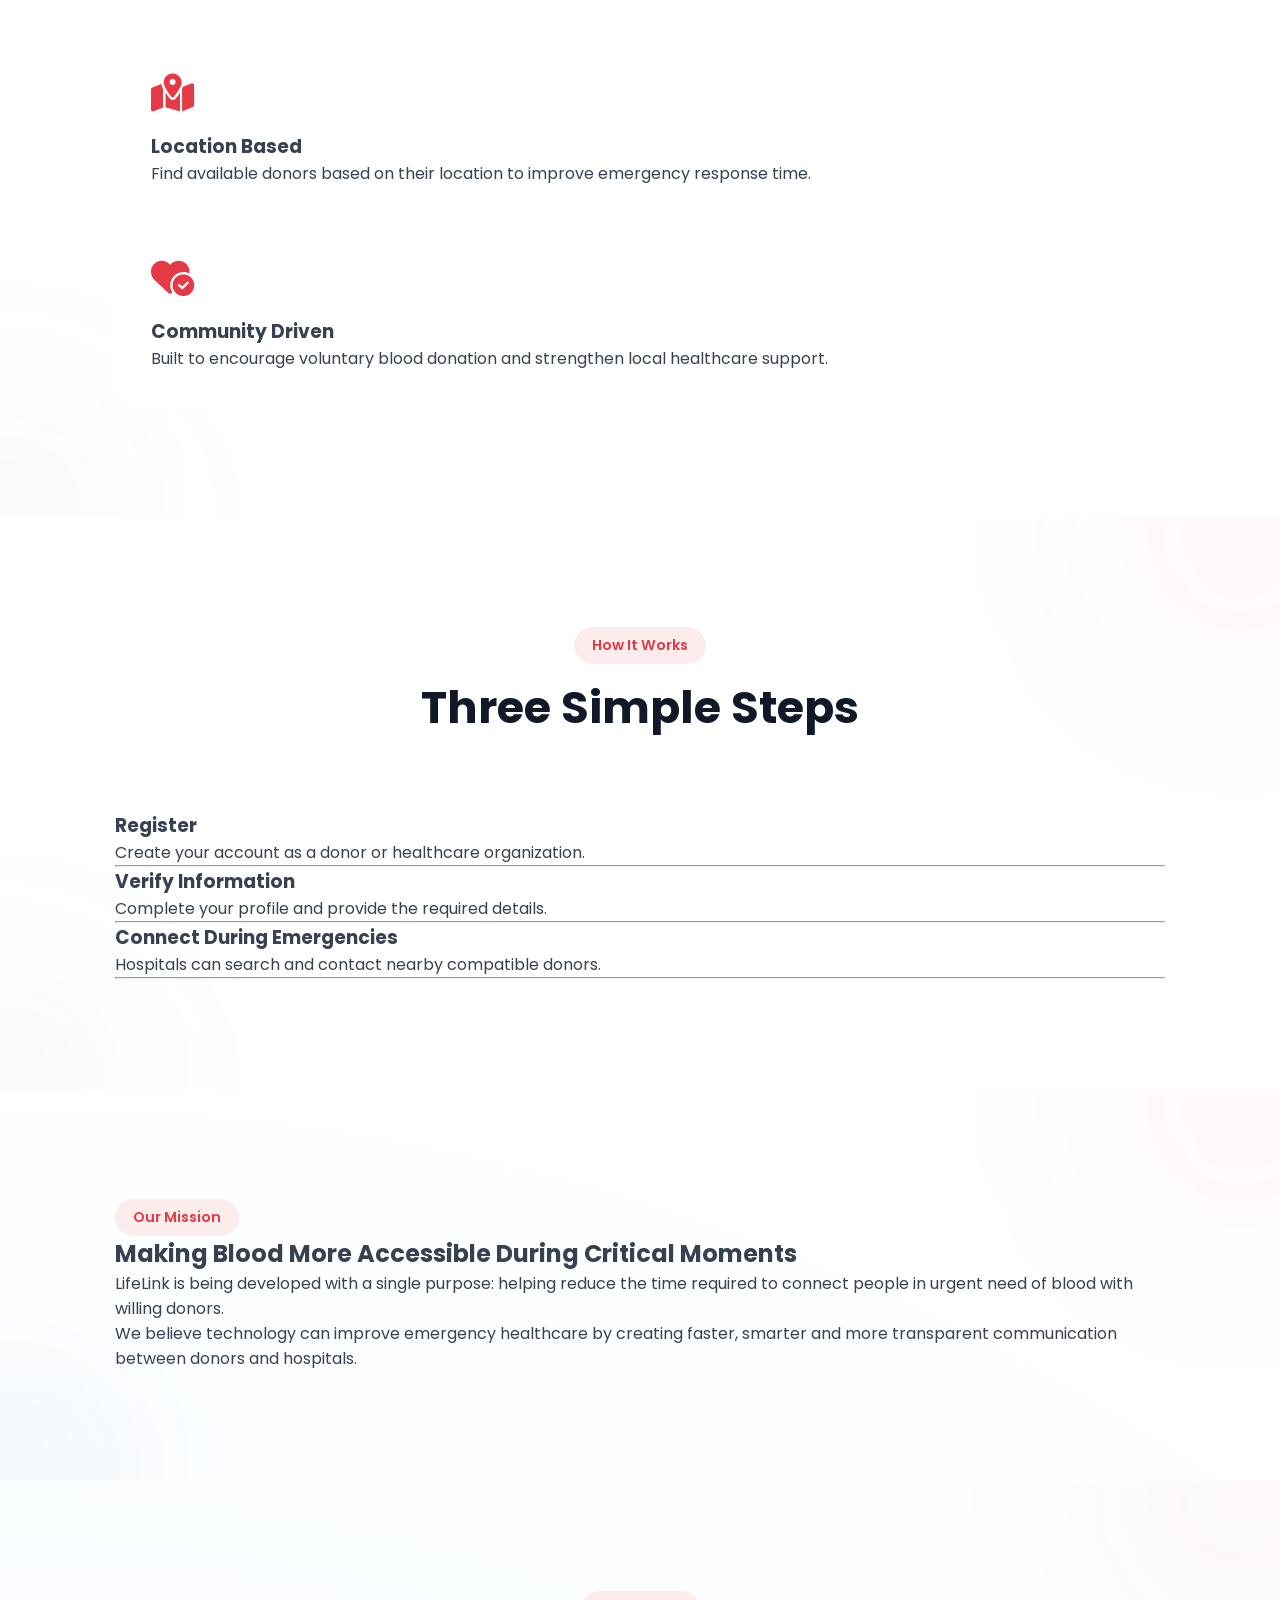
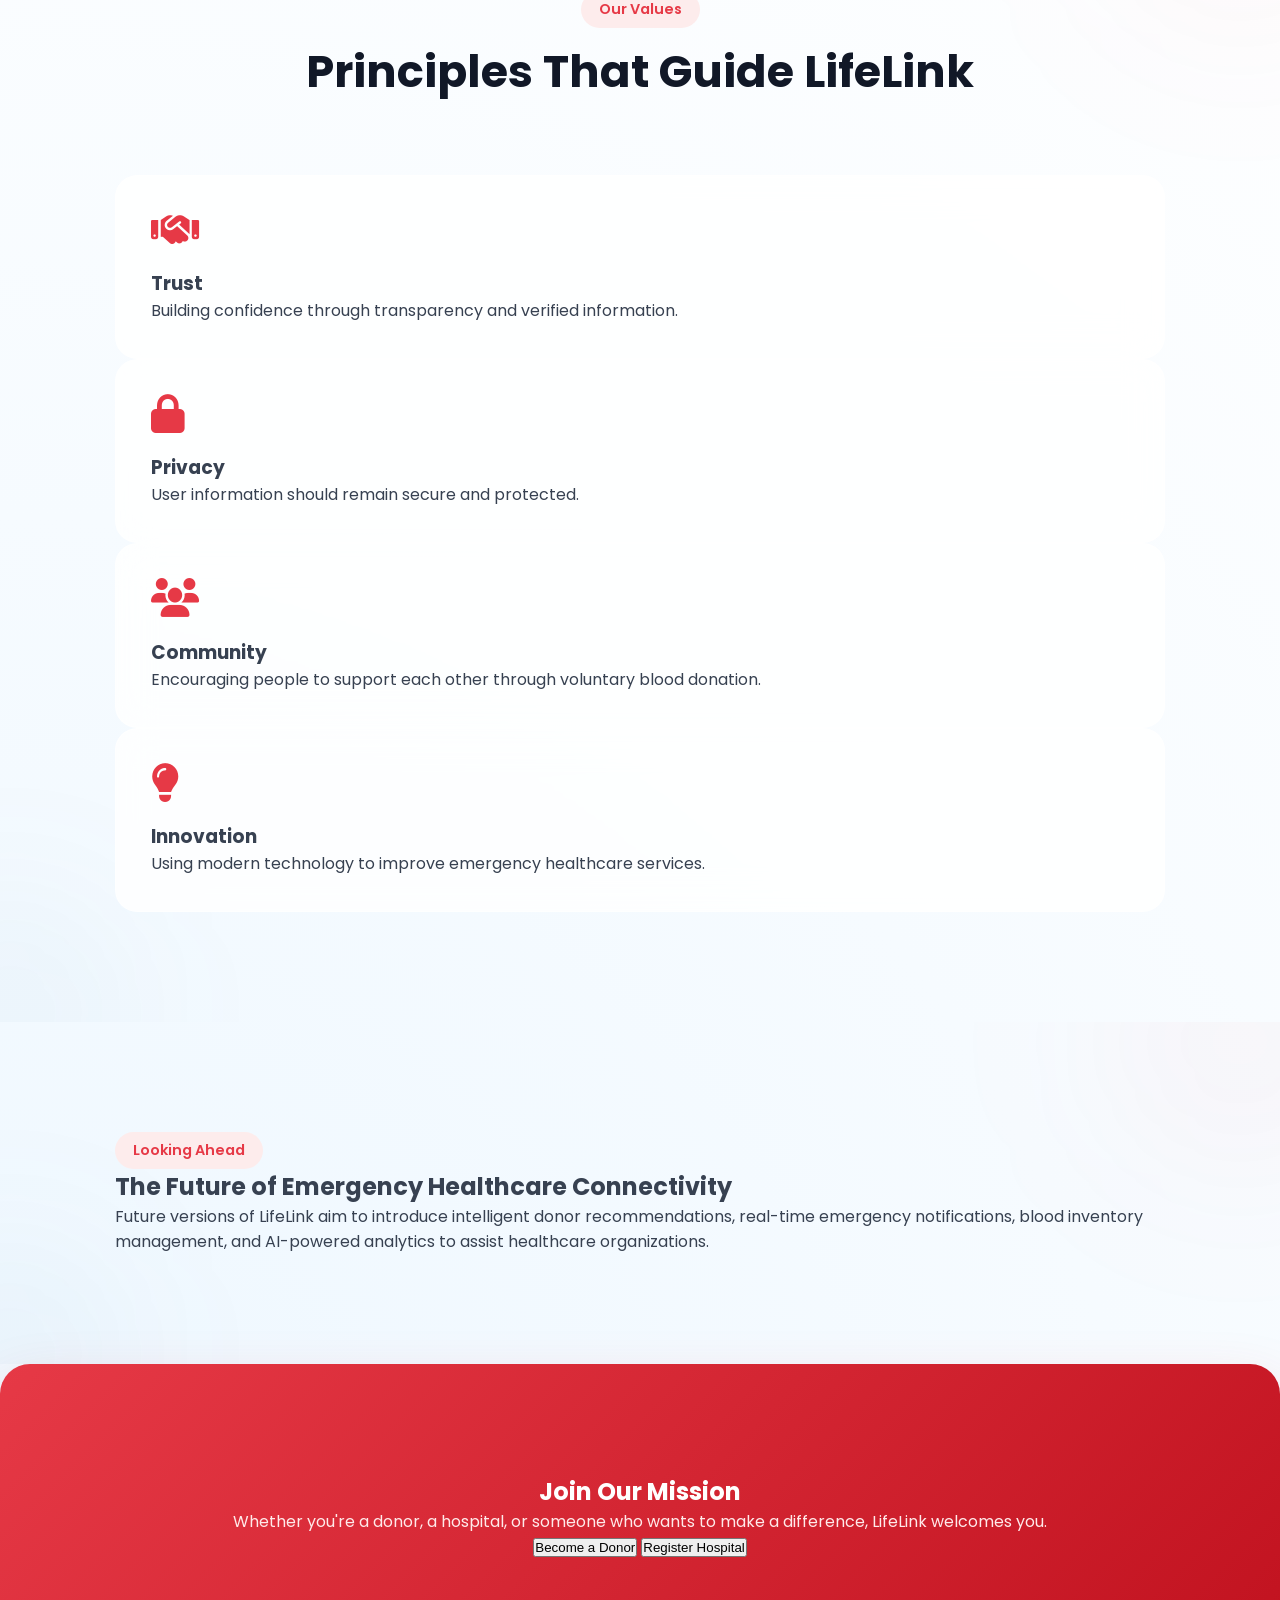
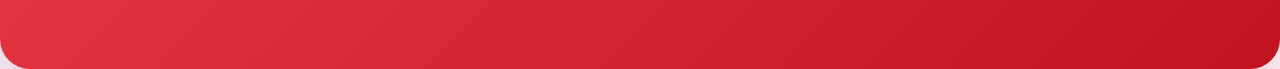
==== commit 7c719b37: "Add AI assistant and hospital features" ====
--- a/index.html
+++ b/index.html
@@ -51,7 +51,7 @@
 
                 <li><a href="howitwork.html">How It Works</a></li>
 
-                <li><a href="">Hospitals</a></li>
+                <li><a href="hospitals.html">Hospitals</a></li>
 
                 <li><a href="becadonor.html">Donors</a></li>
 
@@ -718,4 +718,31 @@
 
         </div>
 
-    </section>+    </section>
+
+
+
+<!-- LifeLink AI Button -->
+
+<a href="ai-assistant.html"
+   class="lifelink-ai-button">
+
+    <span class="ai-button-icon">
+        🤖
+    </span>
+
+    <span class="ai-button-text">
+        LifeLink AI
+    </span>
+
+</a>
+
+</body>
+</html>
+
+
+
+
+
+</body>
+</html>
--- a/style.css
+++ b/style.css
@@ -1655,4 +1655,49 @@
 .register-btn:hover{
     background:#b00020;
     border-color:#b00020;
+}
+
+
+
+
+
+
+
+
+
+
+
+
+.lifelink-ai-button {
+    position: fixed;
+    right: 25px;
+    bottom: 25px;
+    z-index: 9999;
+
+    display: flex;
+    align-items: center;
+    gap: 9px;
+
+    padding: 13px 20px;
+
+    background: #e63946;
+    color: white;
+
+    text-decoration: none;
+
+    border-radius: 50px;
+
+    font-weight: 700;
+
+    box-shadow: 0 10px 30px rgba(230, 57, 70, 0.30);
+
+    transition: 0.3s;
+}
+
+.ai-button-icon {
+    font-size: 20px;
+}
+
+.lifelink-ai-button:hover {
+    transform: translateY(-4px);
 }
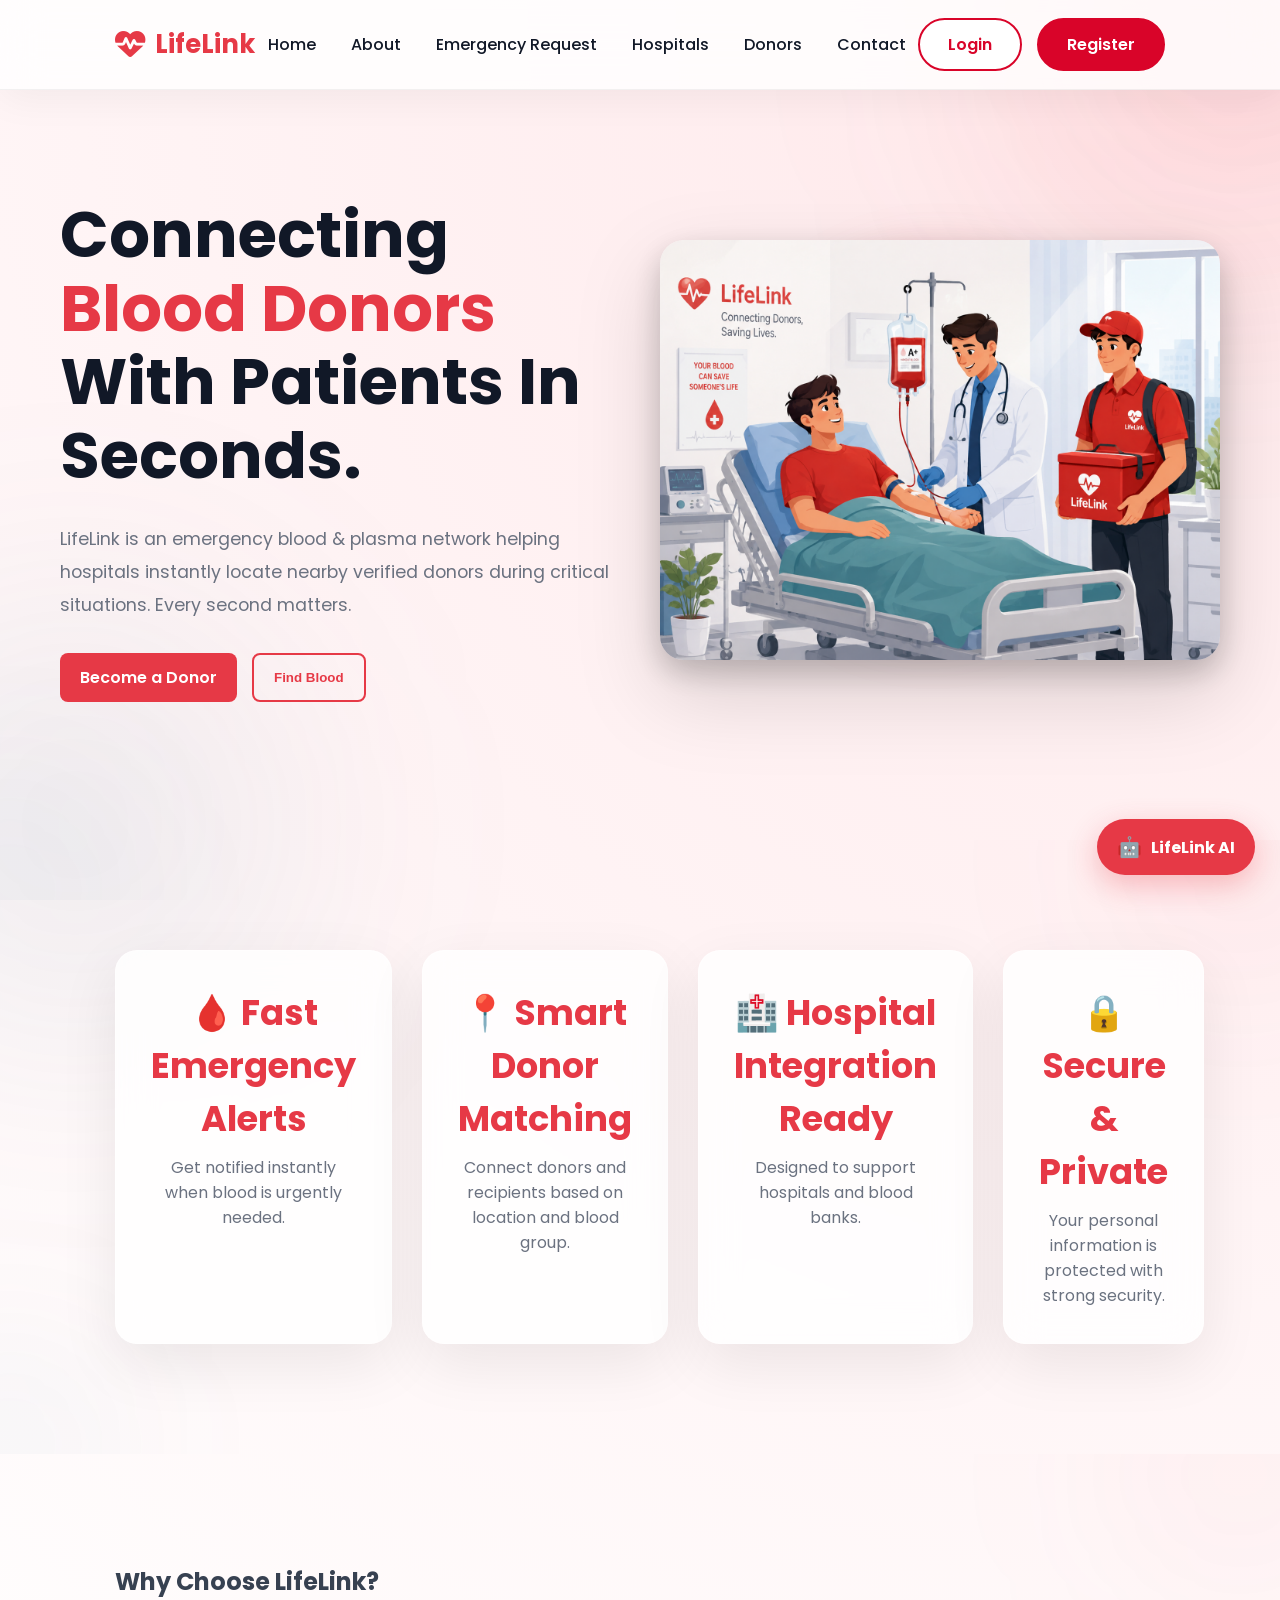
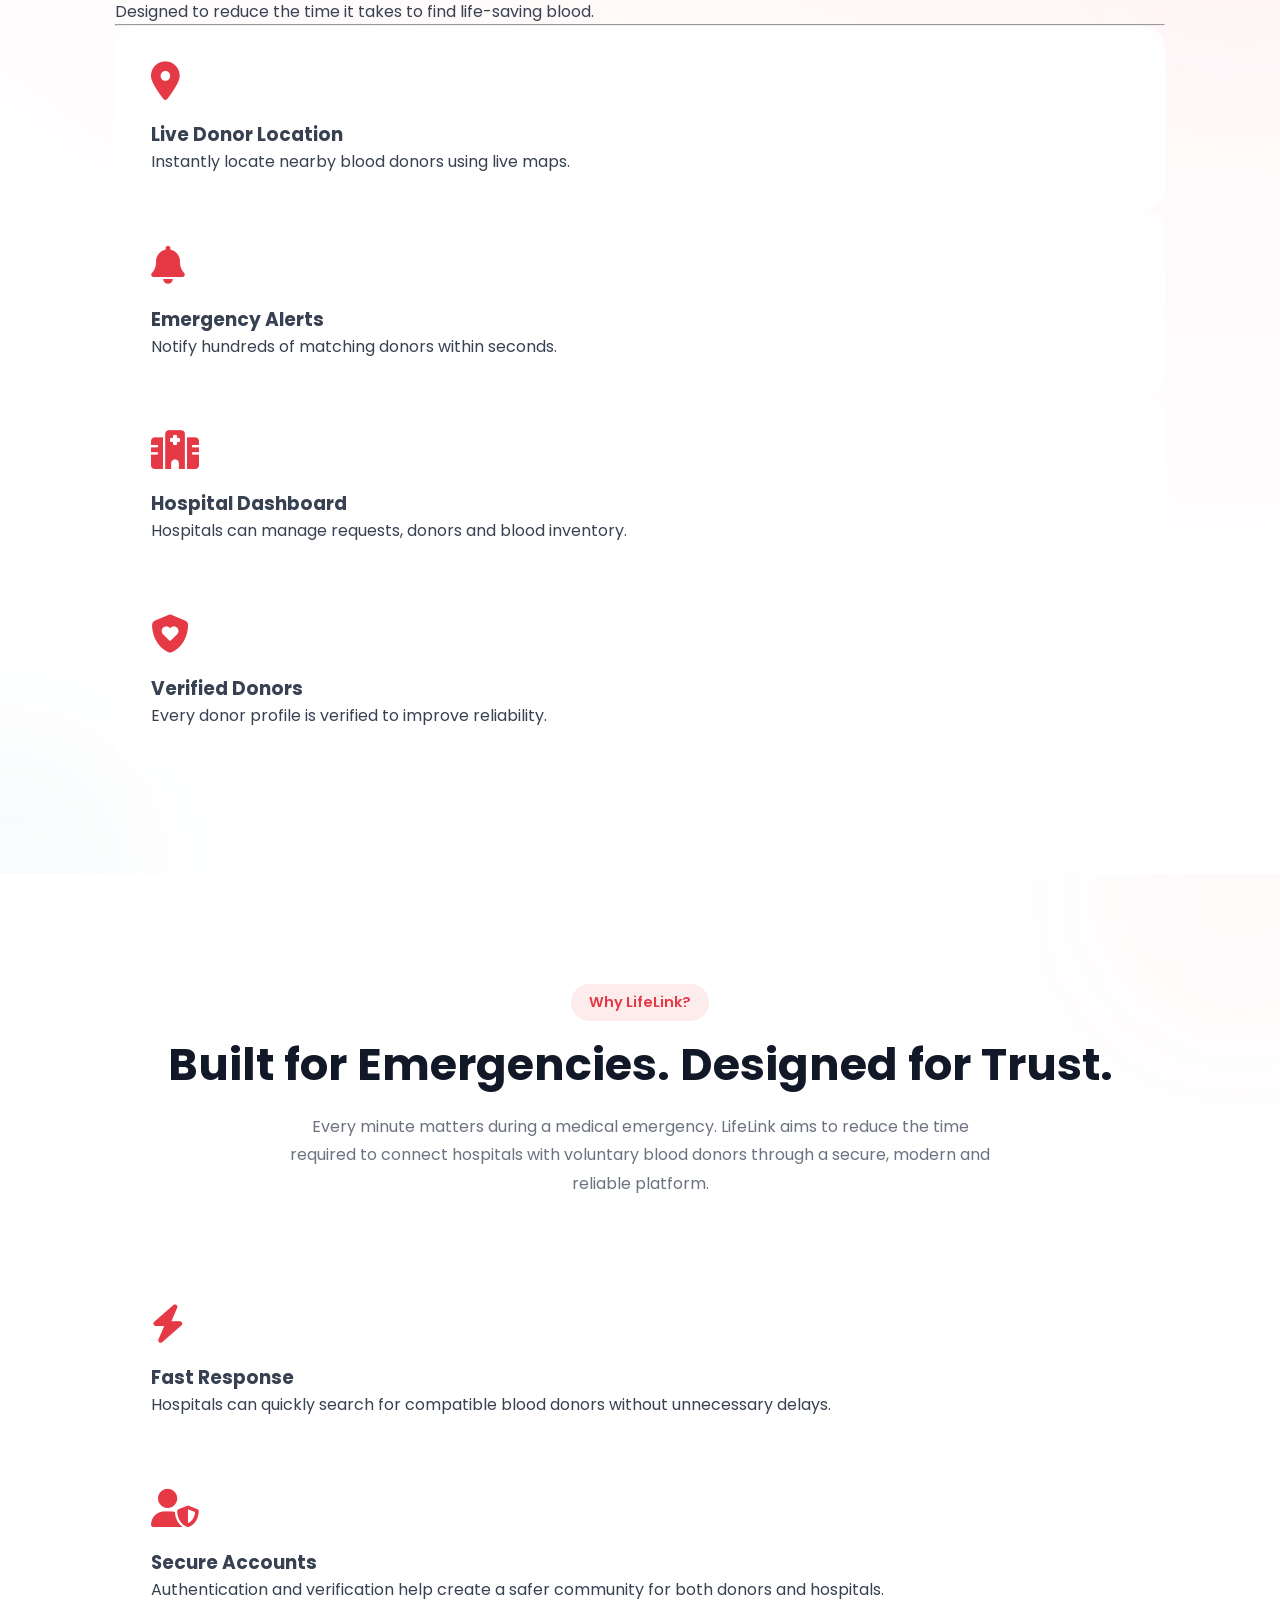
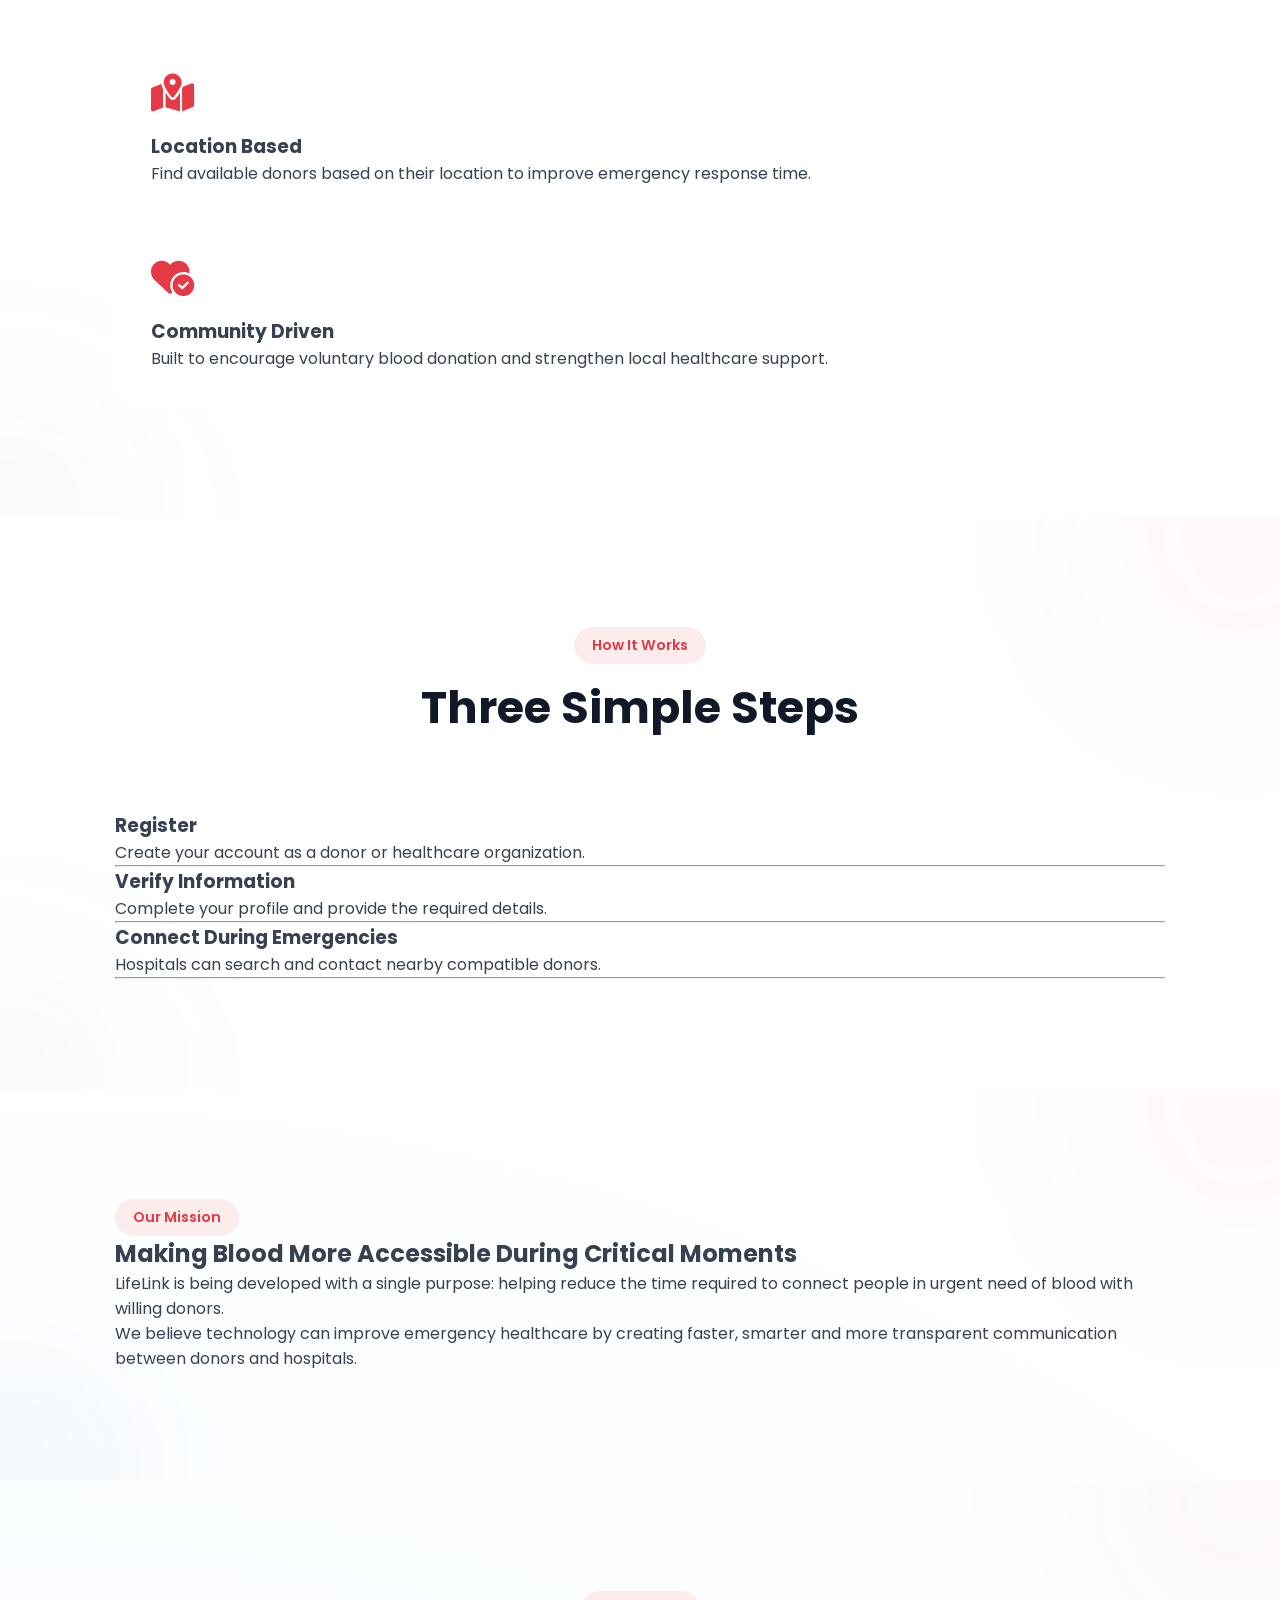
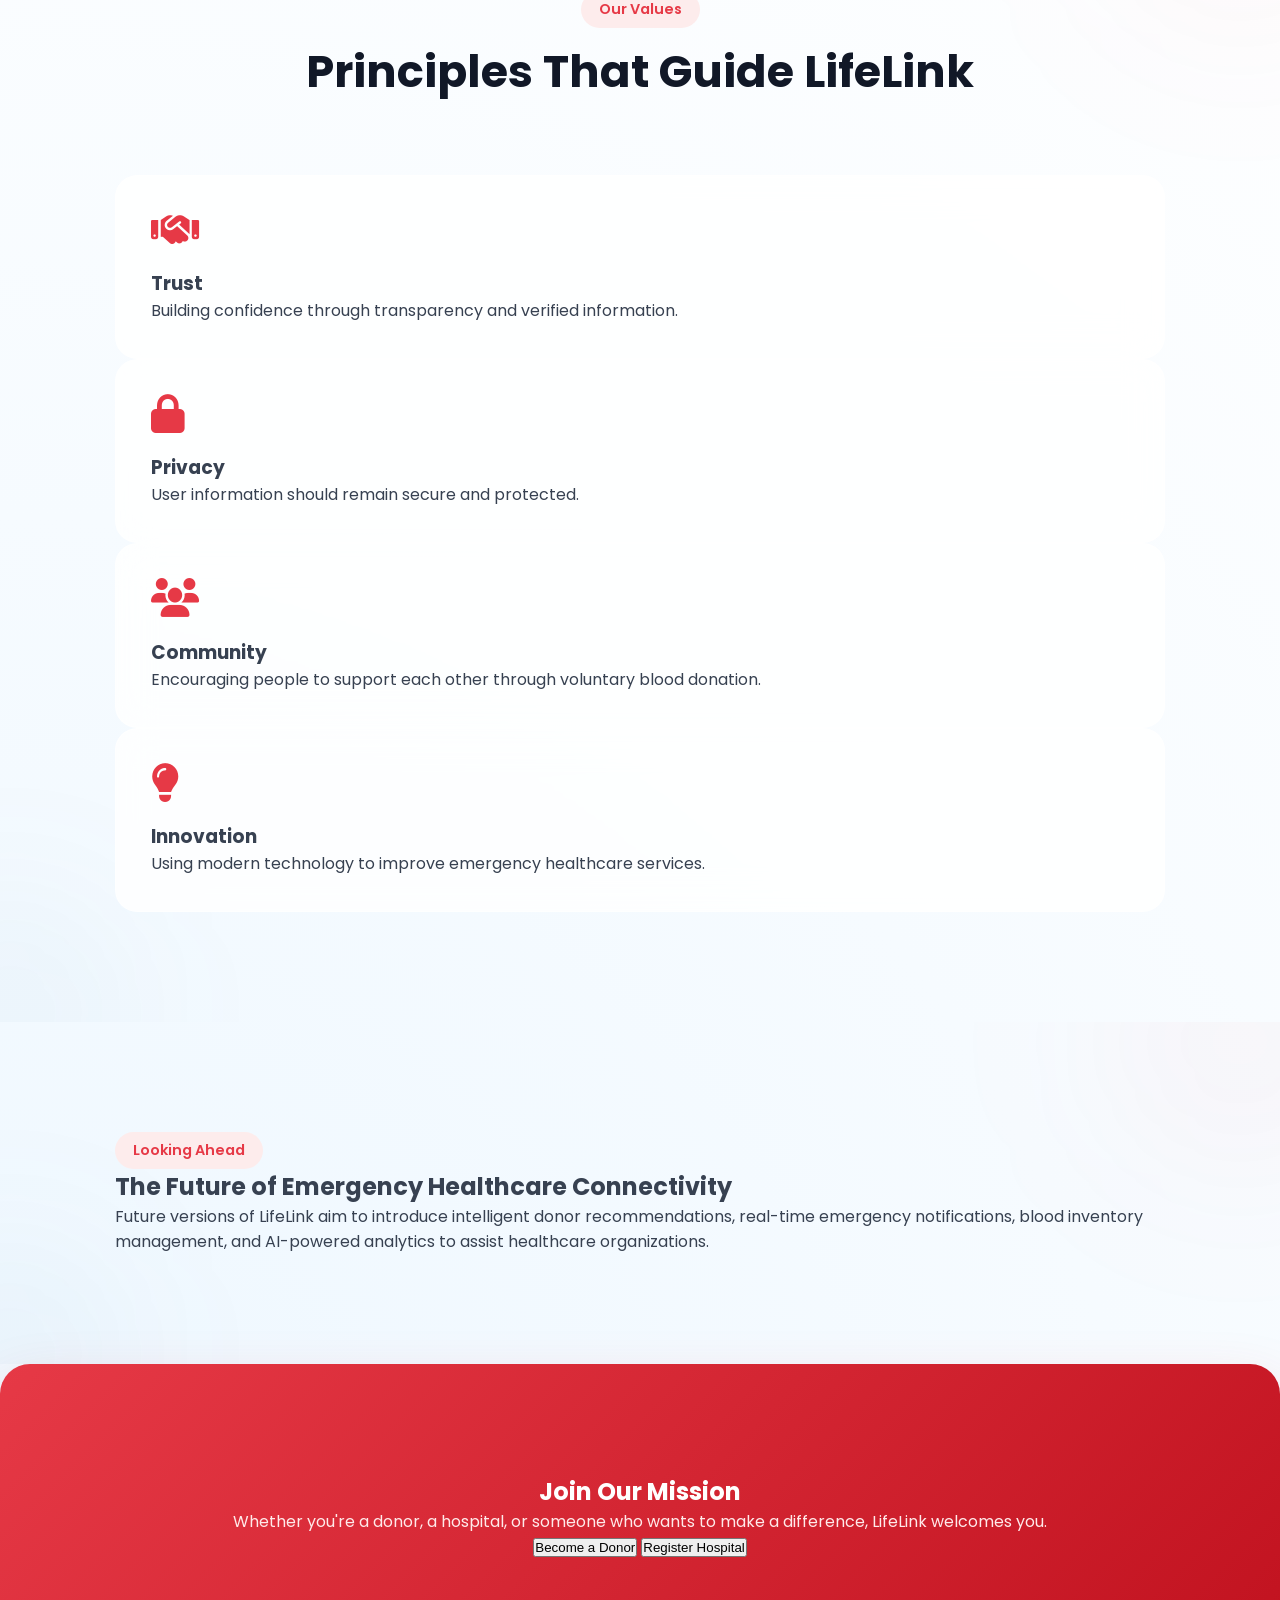
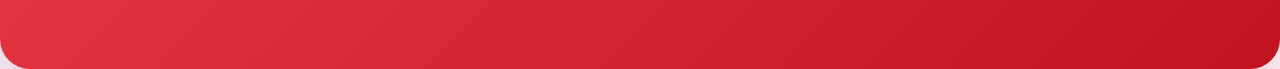
==== commit 67b0685e: "feat: add advanced emergency request system" ====
--- a/index.html
+++ b/index.html
@@ -49,7 +49,7 @@
 
                 <li><a href="about.html">About</a></li>
 
-                <li><a href="howitwork.html">How It Works</a></li>
+                <li><a href="emergency-request.html">Emergency Request</a></li>
 
                 <li><a href="hospitals.html">Hospitals</a></li>
 
--- a/style.css
+++ b/style.css
@@ -1700,4 +1700,15 @@
 
 .lifelink-ai-button:hover {
     transform: translateY(-4px);
-}+}
+
+
+
+
+
+
+
+
+
+
+
